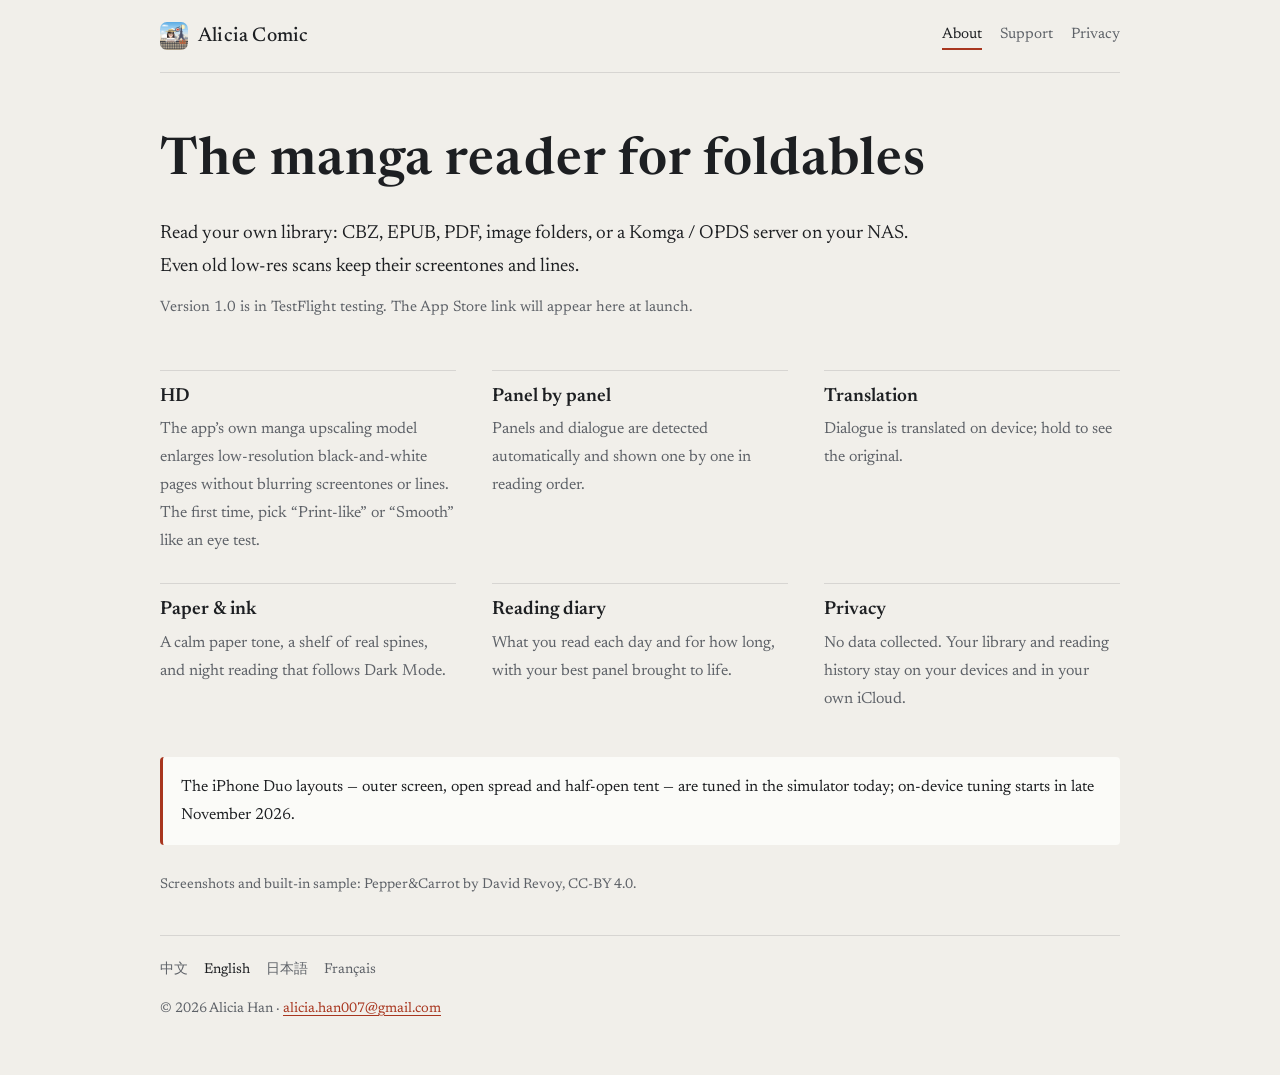
==== en/index.html @ 656c2e0b "Alicia Comic 小站：介绍、支持、隐私政策（中 / 英 / 日 / 法） Co-Authored-By: Claude Opus 5.5 <noreply@anthropic.com>" ====
<!doctype html>
<html lang="en">
<head>
<meta charset="utf-8">
<meta name="viewport" content="width=device-width,initial-scale=1">
<title>Alicia Comic — The manga reader for foldables</title>
<meta name="description" content="The manga reader for foldables">
<link rel="preconnect" href="https://fonts.googleapis.com"><link rel="preconnect" href="https://fonts.gstatic.com" crossorigin>
<link rel="stylesheet" href="https://fonts.googleapis.com/css2?family=Newsreader:opsz,wght@6..72,400;6..72,500&family=Noto+Serif+SC:wght@400;600&family=Noto+Serif+JP:wght@400;600&display=swap">
<link rel="stylesheet" href="../assets/site.css">
<link rel="icon" href="../assets/icon.png">
<style>:root{--display:Newsreader}</style>
</head>
<body>
<header class="bar"><a class="brand" href="./"><img src="../assets/icon.png" alt="" width="28" height="28">Alicia Comic</a><nav><a href="./" aria-current=page>About</a><a href="support.html">Support</a><a href="privacy.html">Privacy</a></nav></header>
<main>
<section class="hero"><h1>The manga reader for foldables</h1><p class="lead">Read your own library: CBZ, EPUB, PDF, image folders, or a Komga / OPDS server on your NAS. Even old low-res scans keep their screentones and lines.</p><p class="status">Version 1.0 is in TestFlight testing. The App Store link will appear here at launch.</p></section>

<section><ul class="features"><li><h3>HD</h3><p>The app’s own manga upscaling model enlarges low-resolution black-and-white pages without blurring screentones or lines. The first time, pick “Print-like” or “Smooth” like an eye test.</p></li><li><h3>Panel by panel</h3><p>Panels and dialogue are detected automatically and shown one by one in reading order.</p></li><li><h3>Translation</h3><p>Dialogue is translated on device; hold to see the original.</p></li><li><h3>Paper &amp; ink</h3><p>A calm paper tone, a shelf of real spines, and night reading that follows Dark Mode.</p></li><li><h3>Reading diary</h3><p>What you read each day and for how long, with your best panel brought to life.</p></li><li><h3>Privacy</h3><p>No data collected. Your library and reading history stay on your devices and in your own iCloud.</p></li></ul><p class="note">The iPhone Duo layouts — outer screen, open spread and half-open tent — are tuned in the simulator today; on-device tuning starts in late November 2026.</p><p class="credit">Screenshots and built-in sample: Pepper&amp;Carrot by David Revoy, CC-BY 4.0.</p></section>
</main>
<footer><nav class="langs"><a href="../zh/" lang="zh-Hans">中文</a><a href="../en/" lang="en" aria-current=true>English</a><a href="../ja/" lang="ja">日本語</a><a href="../fr/" lang="fr">Français</a></nav><p>© 2026 Alicia Han · <a href="mailto:alicia.han007@gmail.com">alicia.han007@gmail.com</a></p></footer>
</body>
</html>
---- assets/site.css ----
/* Alicia Comic 小站：纸与墨，和 App 一个调子。 */
:root{--paper:#F1EFEA;--card:#FBFBF8;--ink:#1D1F22;--ink2:#5E6268;--rule:rgba(29,31,34,.12);--accent:#A8361F;
  --display:'Noto Serif SC';--body:'Noto Serif SC','Noto Serif JP',Newsreader,'Songti SC',Georgia,serif;color-scheme:light}
@media (prefers-color-scheme:dark){:root{--paper:#1D1A17;--card:#2A2622;--ink:#EDE4D4;--ink2:#A39885;--rule:rgba(237,228,212,.14);--accent:#E0876B;color-scheme:dark}}
*{box-sizing:border-box}
html{-webkit-text-size-adjust:100%}
body{margin:0;background:var(--paper);color:var(--ink);font:17px/1.75 var(--body);
  padding-left:max(20px,env(safe-area-inset-left));padding-right:max(20px,env(safe-area-inset-right))}
html:lang(ja){--body:'Noto Serif JP','Hiragino Mincho ProN',serif}
html:lang(en),html:lang(fr){--body:Newsreader,Georgia,serif}
a{color:var(--accent);text-underline-offset:3px}
.bar,main,footer{max-width:960px;margin:0 auto}
.bar{display:flex;align-items:center;justify-content:space-between;gap:16px;padding:22px 0;border-bottom:1px solid var(--rule);flex-wrap:wrap}
.brand{display:flex;align-items:center;gap:10px;color:var(--ink);text-decoration:none;font:500 20px/1 Newsreader,Georgia,serif;letter-spacing:.01em}
.brand img{border-radius:7px}
.bar nav{display:flex;gap:18px;flex-wrap:wrap}
.bar nav a{color:var(--ink2);text-decoration:none;font-size:15px}
.bar nav a[aria-current]{color:var(--ink);border-bottom:2px solid var(--accent)}
main{padding:56px 0 24px}
h1,h2,h3{font-family:var(--display),var(--body);font-weight:600;text-wrap:balance;line-height:1.3}
.hero h1{font-size:clamp(32px,6vw,52px);margin:0 0 20px;letter-spacing:.02em}
.lead{font-size:19px;color:var(--ink);max-width:40em;margin:0 0 12px}
.status{color:var(--ink2);font-size:15px;margin:0}
.shots{display:flex;gap:16px;overflow-x:auto;padding:40px 0 8px;scroll-snap-type:x mandatory}
.shots img{flex:0 0 auto;width:min(240px,62vw);height:auto;border-radius:14px;scroll-snap-align:start;box-shadow:0 18px 36px -24px rgba(0,0,0,.5)}
.features{list-style:none;padding:0;margin:48px 0 0;display:grid;grid-template-columns:repeat(auto-fit,minmax(260px,1fr));gap:28px 36px}
.features li{border-top:1px solid var(--rule);padding-top:14px;min-width:0}
.features h3{font-size:19px;margin:0 0 6px}
.features p{margin:0;color:var(--ink2);font-size:16px}
.note{margin:44px 0 0;padding:16px 18px;background:var(--card);border-left:3px solid var(--accent);border-radius:4px;font-size:16px}
.credit{color:var(--ink2);font-size:14px;margin-top:28px}
.doc{max-width:40em}
.doc h1{font-size:clamp(30px,5vw,42px);margin:0 0 14px}
.doc h2{font-size:20px;margin:34px 0 6px}
.doc p{margin:0 0 10px}
.meta{color:var(--ink2);font-size:14px}
.contact{margin:18px 0 30px}
details{border-top:1px solid var(--rule);padding:14px 0}
details:last-of-type{border-bottom:1px solid var(--rule)}
summary{cursor:pointer;font-weight:600;font-family:var(--display),var(--body)}
details p{color:var(--ink2);margin:10px 0 0}
footer{border-top:1px solid var(--rule);padding:22px 0 40px;color:var(--ink2);font-size:14px}
.langs{display:flex;gap:16px;flex-wrap:wrap;margin-bottom:8px}
.langs a{color:var(--ink2);text-decoration:none}
.langs a[aria-current]{color:var(--ink)}
.pick{min-height:80vh;display:flex;flex-direction:column;align-items:center;justify-content:center;gap:12px;text-align:center}
.pick img{border-radius:14px}
.pick h1{font:500 34px/1.2 Newsreader,Georgia,serif;margin:0}
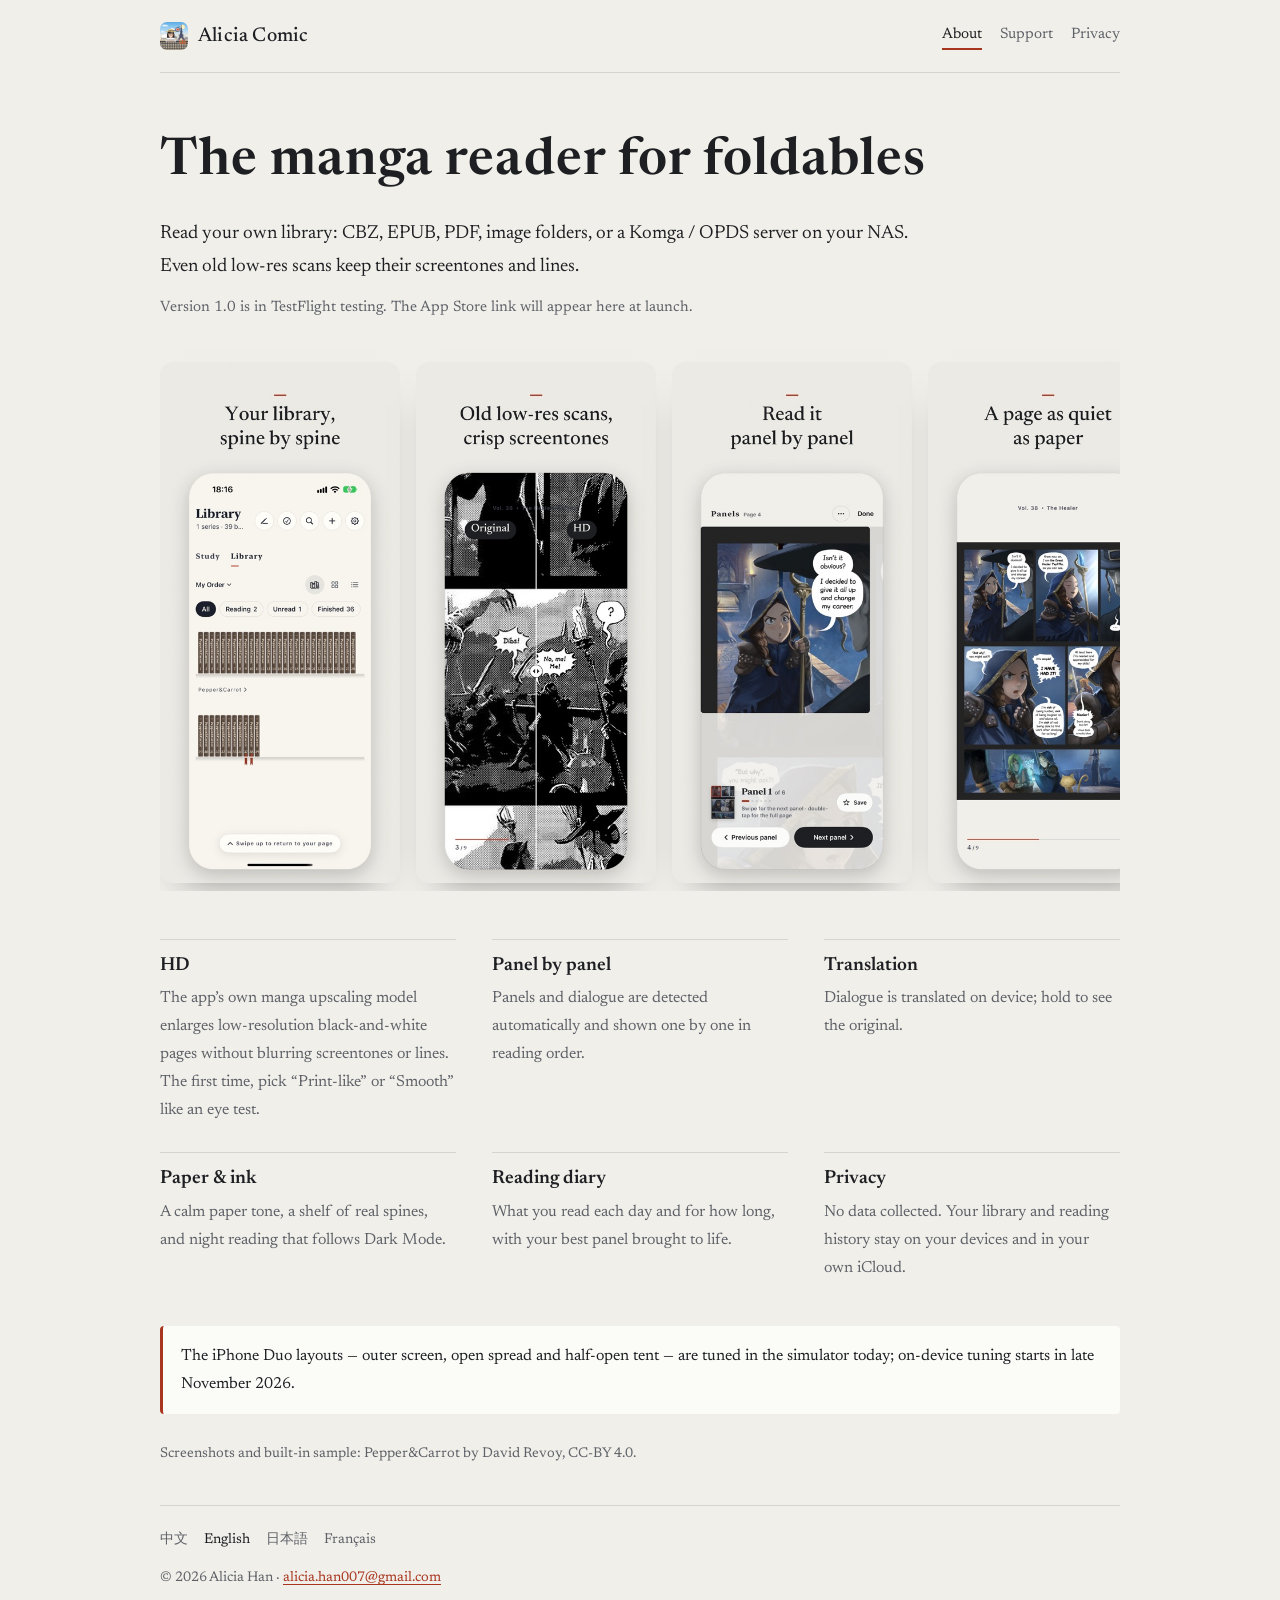
==== commit 5238127d: "首页加四种语言的截图 Co-Authored-By: Claude Opus 5.5 <noreply@anthropic.com>" ====
--- a/en/index.html
+++ b/en/index.html
@@ -15,7 +15,7 @@
 <header class="bar"><a class="brand" href="./"><img src="../assets/icon.png" alt="" width="28" height="28">Alicia Comic</a><nav><a href="./" aria-current=page>About</a><a href="support.html">Support</a><a href="privacy.html">Privacy</a></nav></header>
 <main>
 <section class="hero"><h1>The manga reader for foldables</h1><p class="lead">Read your own library: CBZ, EPUB, PDF, image folders, or a Komga / OPDS server on your NAS. Even old low-res scans keep their screentones and lines.</p><p class="status">Version 1.0 is in TestFlight testing. The App Store link will appear here at launch.</p></section>
-
+<section class="shots"><img src="../assets/shots/en-1.jpg" alt="" loading="lazy" width="420" height="912"><img src="../assets/shots/en-2.jpg" alt="" loading="lazy" width="420" height="912"><img src="../assets/shots/en-3.jpg" alt="" loading="lazy" width="420" height="912"><img src="../assets/shots/en-4.jpg" alt="" loading="lazy" width="420" height="912"><img src="../assets/shots/en-5.jpg" alt="" loading="lazy" width="420" height="912"><img src="../assets/shots/en-6.jpg" alt="" loading="lazy" width="420" height="912"></section>
 <section><ul class="features"><li><h3>HD</h3><p>The app’s own manga upscaling model enlarges low-resolution black-and-white pages without blurring screentones or lines. The first time, pick “Print-like” or “Smooth” like an eye test.</p></li><li><h3>Panel by panel</h3><p>Panels and dialogue are detected automatically and shown one by one in reading order.</p></li><li><h3>Translation</h3><p>Dialogue is translated on device; hold to see the original.</p></li><li><h3>Paper &amp; ink</h3><p>A calm paper tone, a shelf of real spines, and night reading that follows Dark Mode.</p></li><li><h3>Reading diary</h3><p>What you read each day and for how long, with your best panel brought to life.</p></li><li><h3>Privacy</h3><p>No data collected. Your library and reading history stay on your devices and in your own iCloud.</p></li></ul><p class="note">The iPhone Duo layouts — outer screen, open spread and half-open tent — are tuned in the simulator today; on-device tuning starts in late November 2026.</p><p class="credit">Screenshots and built-in sample: Pepper&amp;Carrot by David Revoy, CC-BY 4.0.</p></section>
 </main>
 <footer><nav class="langs"><a href="../zh/" lang="zh-Hans">中文</a><a href="../en/" lang="en" aria-current=true>English</a><a href="../ja/" lang="ja">日本語</a><a href="../fr/" lang="fr">Français</a></nav><p>© 2026 Alicia Han · <a href="mailto:alicia.han007@gmail.com">alicia.han007@gmail.com</a></p></footer>
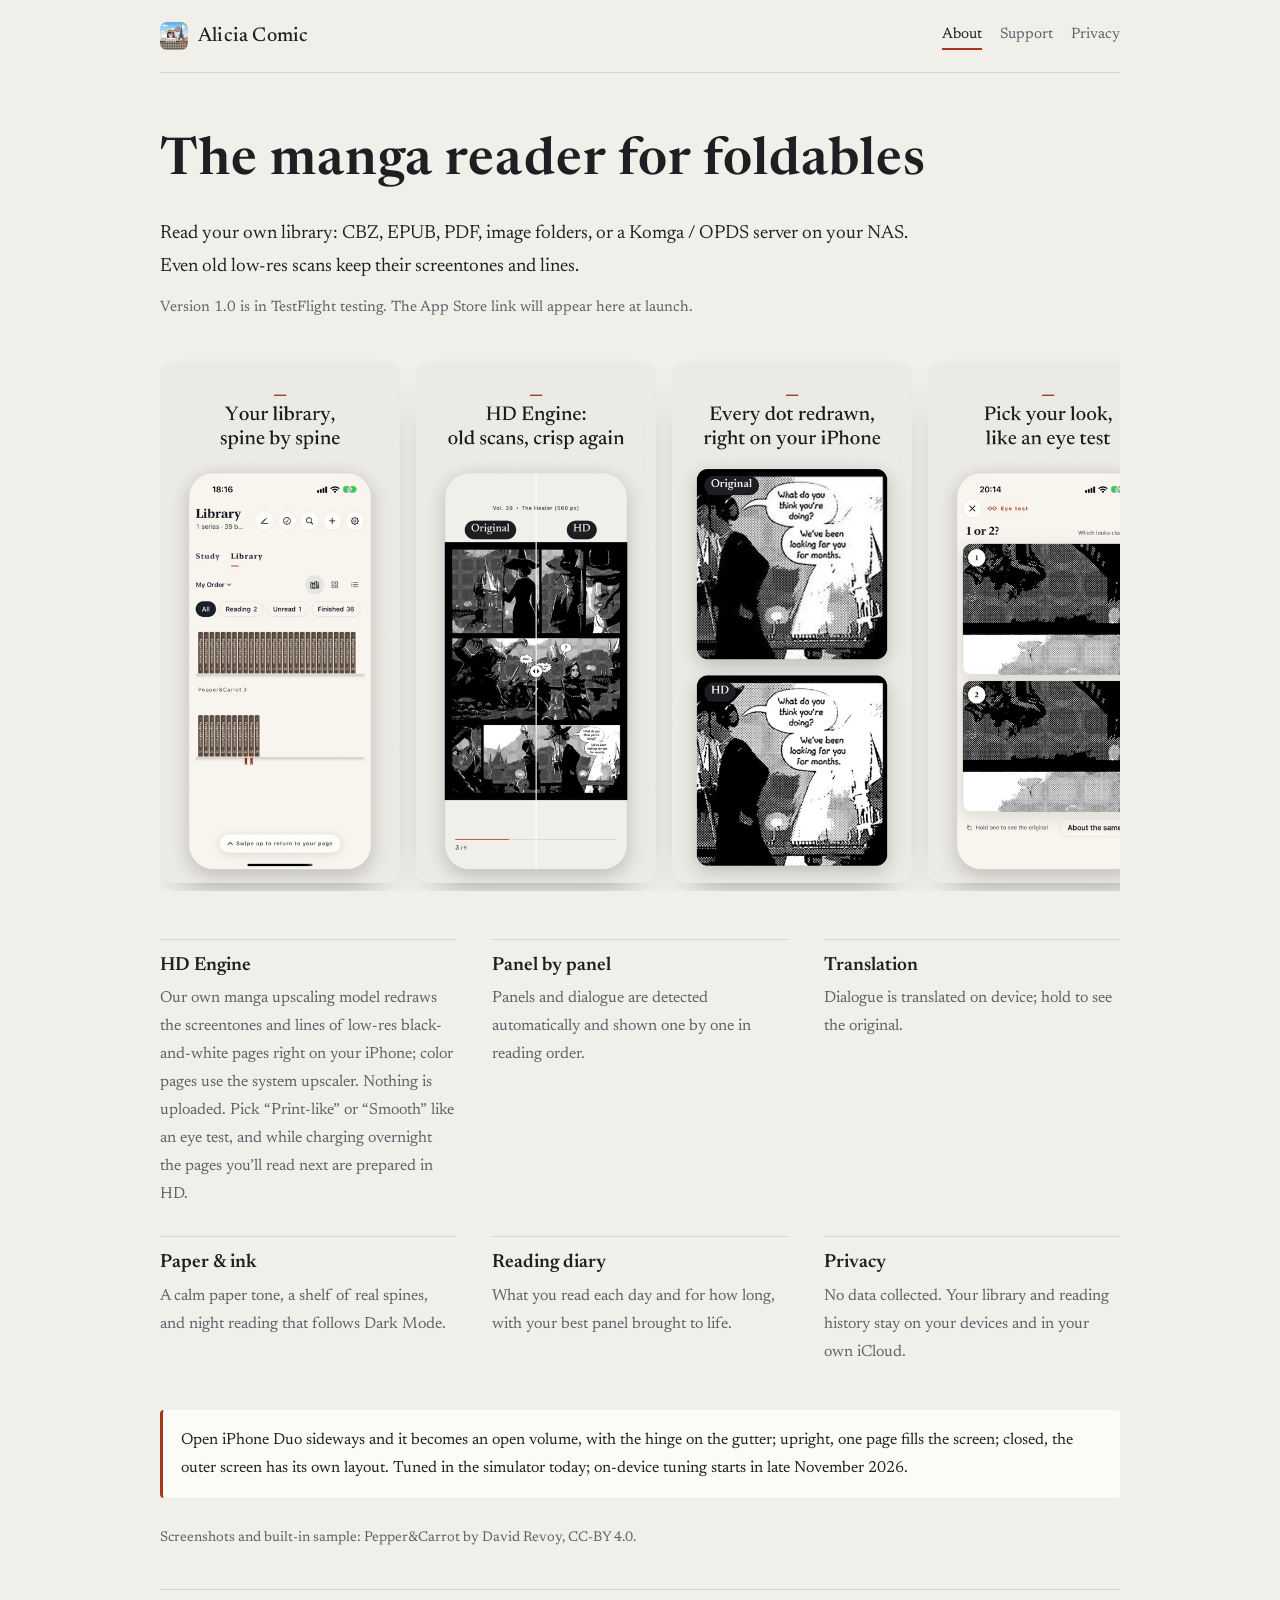
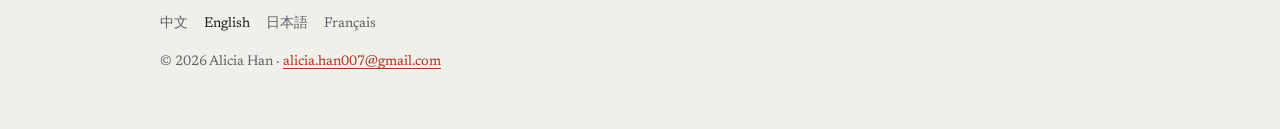
==== commit dd588b64: "超清引擎与 Duo 内屏写进介绍；首页截图换成 8 张 Co-Authored-By: Claude Opus 5.5 <noreply@anthropic.com>" ====
--- a/en/index.html
+++ b/en/index.html
@@ -15,8 +15,8 @@
 <header class="bar"><a class="brand" href="./"><img src="../assets/icon.png" alt="" width="28" height="28">Alicia Comic</a><nav><a href="./" aria-current=page>About</a><a href="support.html">Support</a><a href="privacy.html">Privacy</a></nav></header>
 <main>
 <section class="hero"><h1>The manga reader for foldables</h1><p class="lead">Read your own library: CBZ, EPUB, PDF, image folders, or a Komga / OPDS server on your NAS. Even old low-res scans keep their screentones and lines.</p><p class="status">Version 1.0 is in TestFlight testing. The App Store link will appear here at launch.</p></section>
-<section class="shots"><img src="../assets/shots/en-1.jpg" alt="" loading="lazy" width="420" height="912"><img src="../assets/shots/en-2.jpg" alt="" loading="lazy" width="420" height="912"><img src="../assets/shots/en-3.jpg" alt="" loading="lazy" width="420" height="912"><img src="../assets/shots/en-4.jpg" alt="" loading="lazy" width="420" height="912"><img src="../assets/shots/en-5.jpg" alt="" loading="lazy" width="420" height="912"><img src="../assets/shots/en-6.jpg" alt="" loading="lazy" width="420" height="912"></section>
-<section><ul class="features"><li><h3>HD</h3><p>The app’s own manga upscaling model enlarges low-resolution black-and-white pages without blurring screentones or lines. The first time, pick “Print-like” or “Smooth” like an eye test.</p></li><li><h3>Panel by panel</h3><p>Panels and dialogue are detected automatically and shown one by one in reading order.</p></li><li><h3>Translation</h3><p>Dialogue is translated on device; hold to see the original.</p></li><li><h3>Paper &amp; ink</h3><p>A calm paper tone, a shelf of real spines, and night reading that follows Dark Mode.</p></li><li><h3>Reading diary</h3><p>What you read each day and for how long, with your best panel brought to life.</p></li><li><h3>Privacy</h3><p>No data collected. Your library and reading history stay on your devices and in your own iCloud.</p></li></ul><p class="note">The iPhone Duo layouts — outer screen, open spread and half-open tent — are tuned in the simulator today; on-device tuning starts in late November 2026.</p><p class="credit">Screenshots and built-in sample: Pepper&amp;Carrot by David Revoy, CC-BY 4.0.</p></section>
+<section class="shots"><img src="../assets/shots/en-1.jpg" alt="" loading="lazy" width="420" height="912"><img src="../assets/shots/en-2.jpg" alt="" loading="lazy" width="420" height="912"><img src="../assets/shots/en-3.jpg" alt="" loading="lazy" width="420" height="912"><img src="../assets/shots/en-4.jpg" alt="" loading="lazy" width="420" height="912"><img src="../assets/shots/en-5.jpg" alt="" loading="lazy" width="420" height="912"><img src="../assets/shots/en-6.jpg" alt="" loading="lazy" width="420" height="912"><img src="../assets/shots/en-7.jpg" alt="" loading="lazy" width="420" height="912"><img src="../assets/shots/en-8.jpg" alt="" loading="lazy" width="420" height="912"></section>
+<section><ul class="features"><li><h3>HD Engine</h3><p>Our own manga upscaling model redraws the screentones and lines of low-res black-and-white pages right on your iPhone; color pages use the system upscaler. Nothing is uploaded. Pick “Print-like” or “Smooth” like an eye test, and while charging overnight the pages you’ll read next are prepared in HD.</p></li><li><h3>Panel by panel</h3><p>Panels and dialogue are detected automatically and shown one by one in reading order.</p></li><li><h3>Translation</h3><p>Dialogue is translated on device; hold to see the original.</p></li><li><h3>Paper &amp; ink</h3><p>A calm paper tone, a shelf of real spines, and night reading that follows Dark Mode.</p></li><li><h3>Reading diary</h3><p>What you read each day and for how long, with your best panel brought to life.</p></li><li><h3>Privacy</h3><p>No data collected. Your library and reading history stay on your devices and in your own iCloud.</p></li></ul><p class="note">Open iPhone Duo sideways and it becomes an open volume, with the hinge on the gutter; upright, one page fills the screen; closed, the outer screen has its own layout. Tuned in the simulator today; on-device tuning starts in late November 2026.</p><p class="credit">Screenshots and built-in sample: Pepper&amp;Carrot by David Revoy, CC-BY 4.0.</p></section>
 </main>
 <footer><nav class="langs"><a href="../zh/" lang="zh-Hans">中文</a><a href="../en/" lang="en" aria-current=true>English</a><a href="../ja/" lang="ja">日本語</a><a href="../fr/" lang="fr">Français</a></nav><p>© 2026 Alicia Han · <a href="mailto:alicia.han007@gmail.com">alicia.han007@gmail.com</a></p></footer>
 </body>
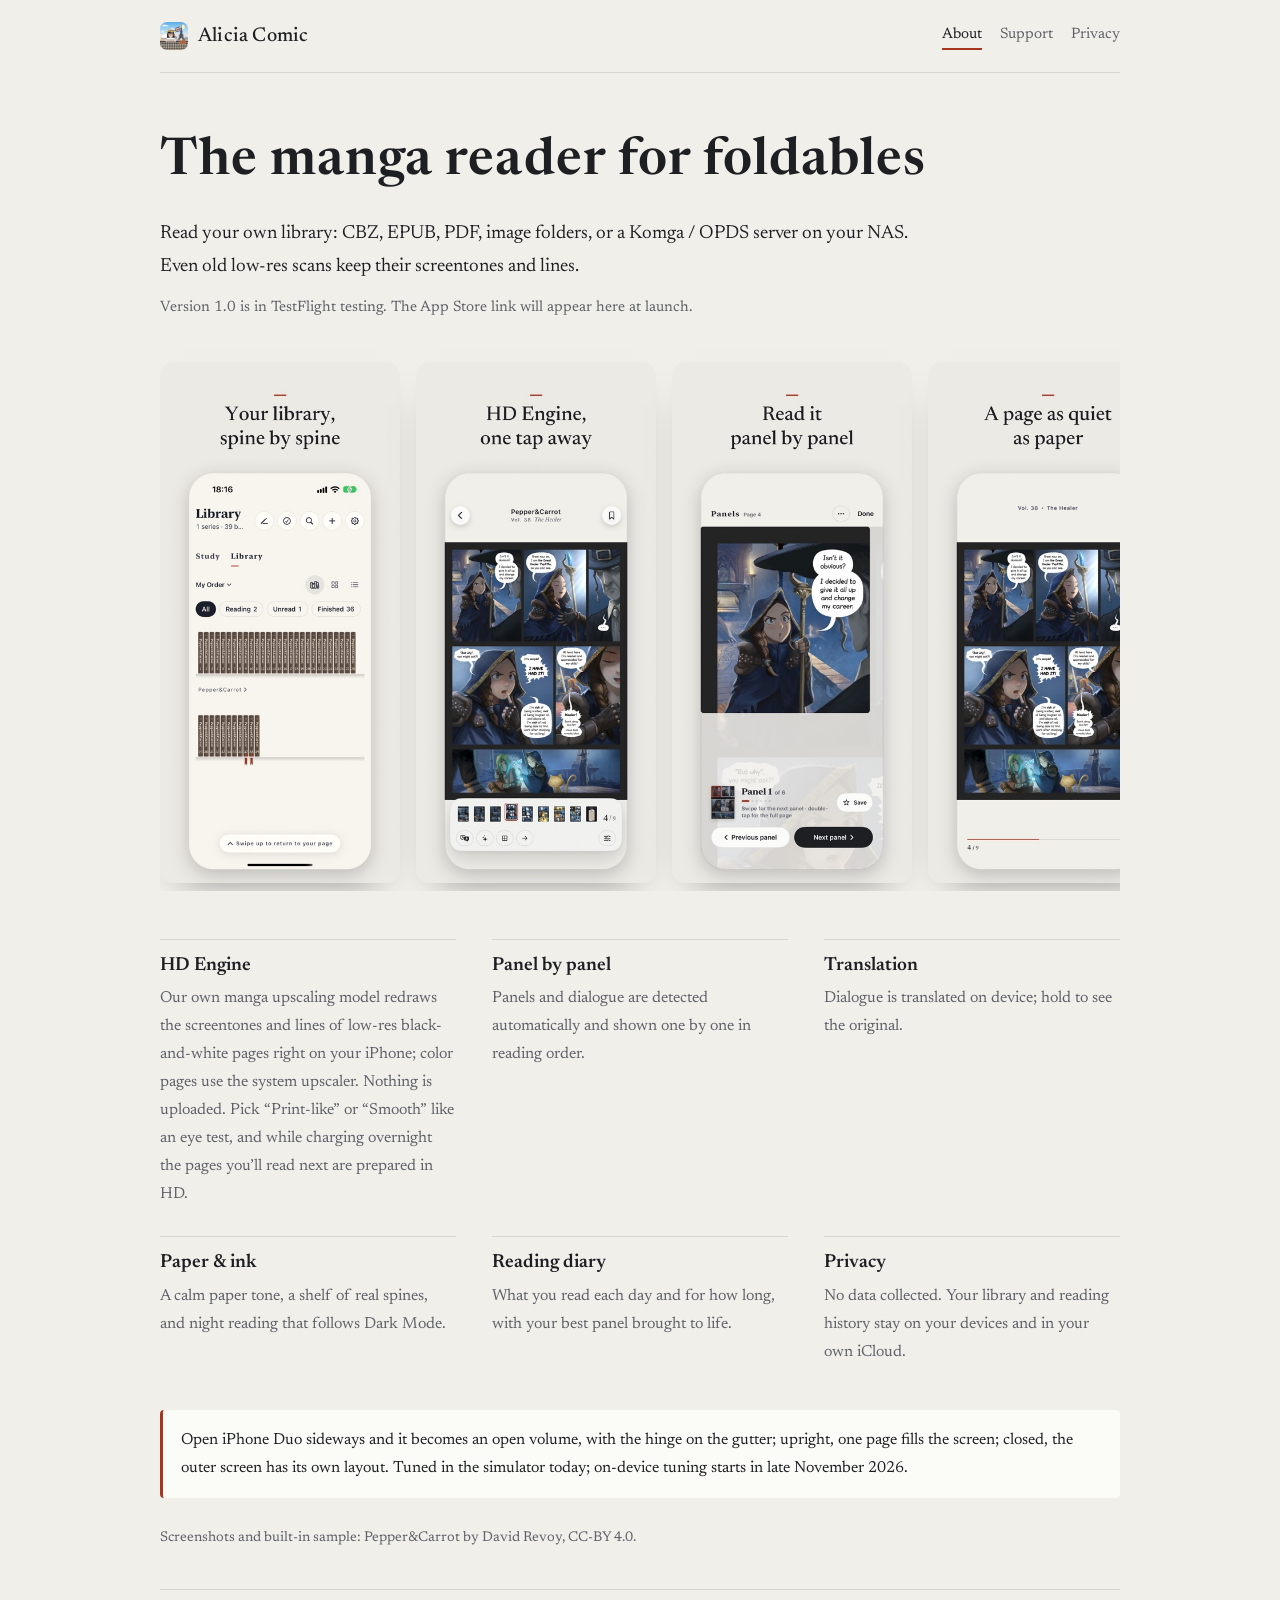
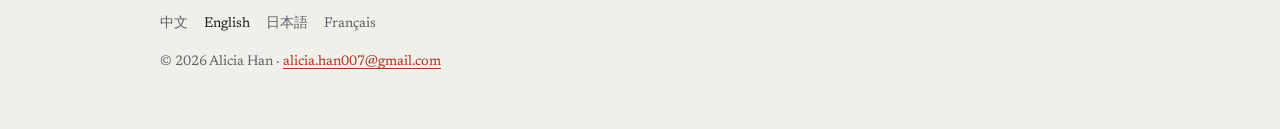
==== commit 78e661fc: "首页截图换成定稿的 6 张 Co-Authored-By: Claude Opus 5.5 <noreply@anthropic.com>" ====
--- a/en/index.html
+++ b/en/index.html
@@ -15,7 +15,7 @@
 <header class="bar"><a class="brand" href="./"><img src="../assets/icon.png" alt="" width="28" height="28">Alicia Comic</a><nav><a href="./" aria-current=page>About</a><a href="support.html">Support</a><a href="privacy.html">Privacy</a></nav></header>
 <main>
 <section class="hero"><h1>The manga reader for foldables</h1><p class="lead">Read your own library: CBZ, EPUB, PDF, image folders, or a Komga / OPDS server on your NAS. Even old low-res scans keep their screentones and lines.</p><p class="status">Version 1.0 is in TestFlight testing. The App Store link will appear here at launch.</p></section>
-<section class="shots"><img src="../assets/shots/en-1.jpg" alt="" loading="lazy" width="420" height="912"><img src="../assets/shots/en-2.jpg" alt="" loading="lazy" width="420" height="912"><img src="../assets/shots/en-3.jpg" alt="" loading="lazy" width="420" height="912"><img src="../assets/shots/en-4.jpg" alt="" loading="lazy" width="420" height="912"><img src="../assets/shots/en-5.jpg" alt="" loading="lazy" width="420" height="912"><img src="../assets/shots/en-6.jpg" alt="" loading="lazy" width="420" height="912"><img src="../assets/shots/en-7.jpg" alt="" loading="lazy" width="420" height="912"><img src="../assets/shots/en-8.jpg" alt="" loading="lazy" width="420" height="912"></section>
+<section class="shots"><img src="../assets/shots/en-1.jpg" alt="" loading="lazy" width="420" height="912"><img src="../assets/shots/en-2.jpg" alt="" loading="lazy" width="420" height="912"><img src="../assets/shots/en-3.jpg" alt="" loading="lazy" width="420" height="912"><img src="../assets/shots/en-4.jpg" alt="" loading="lazy" width="420" height="912"><img src="../assets/shots/en-5.jpg" alt="" loading="lazy" width="420" height="912"><img src="../assets/shots/en-6.jpg" alt="" loading="lazy" width="420" height="912"></section>
 <section><ul class="features"><li><h3>HD Engine</h3><p>Our own manga upscaling model redraws the screentones and lines of low-res black-and-white pages right on your iPhone; color pages use the system upscaler. Nothing is uploaded. Pick “Print-like” or “Smooth” like an eye test, and while charging overnight the pages you’ll read next are prepared in HD.</p></li><li><h3>Panel by panel</h3><p>Panels and dialogue are detected automatically and shown one by one in reading order.</p></li><li><h3>Translation</h3><p>Dialogue is translated on device; hold to see the original.</p></li><li><h3>Paper &amp; ink</h3><p>A calm paper tone, a shelf of real spines, and night reading that follows Dark Mode.</p></li><li><h3>Reading diary</h3><p>What you read each day and for how long, with your best panel brought to life.</p></li><li><h3>Privacy</h3><p>No data collected. Your library and reading history stay on your devices and in your own iCloud.</p></li></ul><p class="note">Open iPhone Duo sideways and it becomes an open volume, with the hinge on the gutter; upright, one page fills the screen; closed, the outer screen has its own layout. Tuned in the simulator today; on-device tuning starts in late November 2026.</p><p class="credit">Screenshots and built-in sample: Pepper&amp;Carrot by David Revoy, CC-BY 4.0.</p></section>
 </main>
 <footer><nav class="langs"><a href="../zh/" lang="zh-Hans">中文</a><a href="../en/" lang="en" aria-current=true>English</a><a href="../ja/" lang="ja">日本語</a><a href="../fr/" lang="fr">Français</a></nav><p>© 2026 Alicia Han · <a href="mailto:alicia.han007@gmail.com">alicia.han007@gmail.com</a></p></footer>
